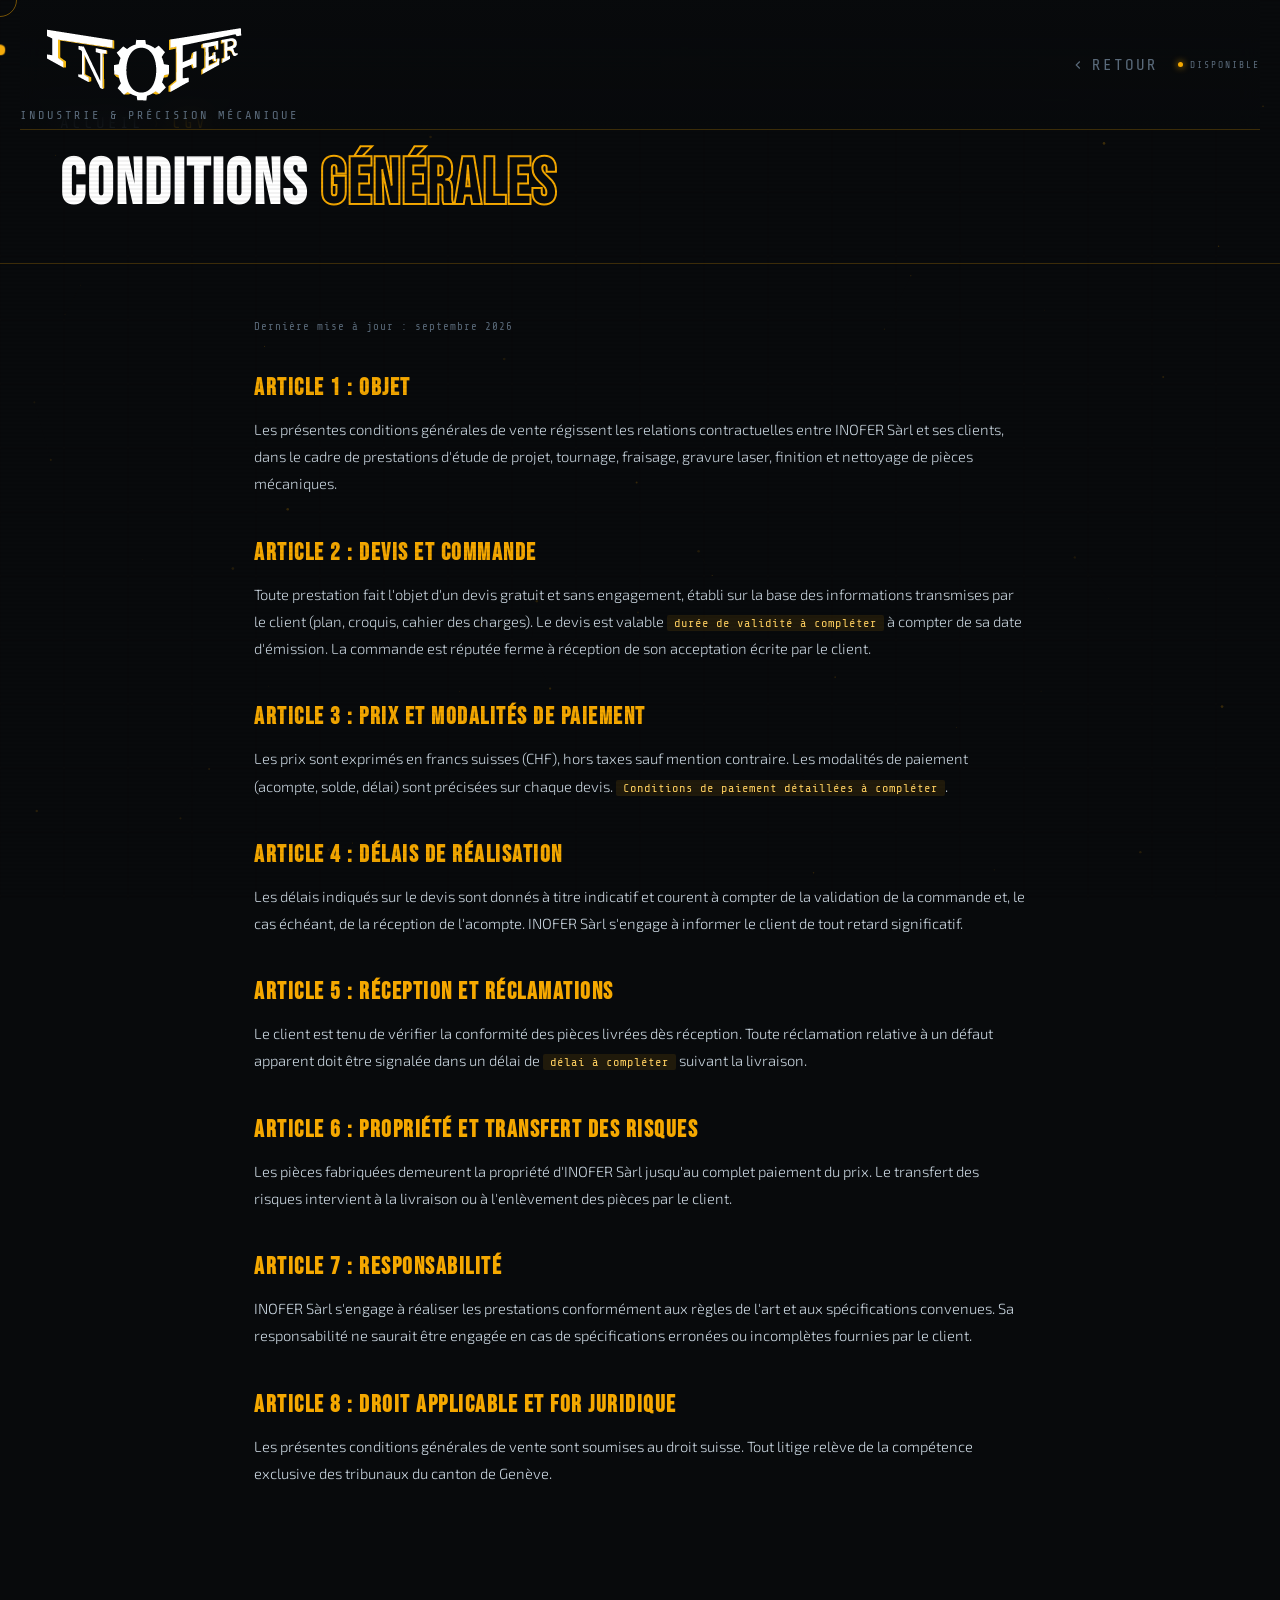
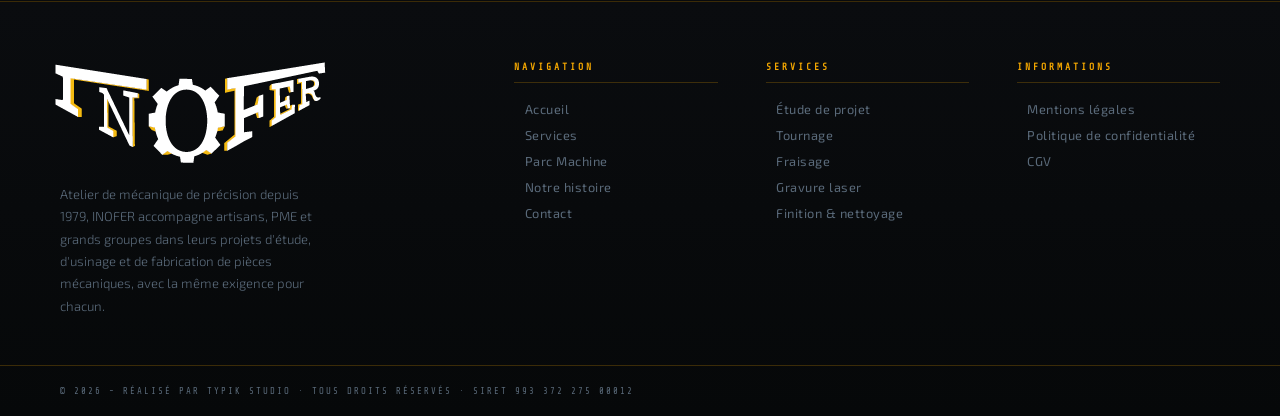
==== cgv.html @ 5c4c820a "Add files via upload" ====
<!DOCTYPE html>
<html lang="fr">
<head>
<meta charset="UTF-8"/>
<meta name="viewport" content="width=device-width, initial-scale=1.0"/>
<title>INOFER · CGV</title>
<link rel="icon" type="image/webp" href="image/fiv-icon.webp" />
<link href="https://fonts.googleapis.com/css2?family=Bebas+Neue&family=Exo+2:wght@300;400;600;700&family=Share+Tech+Mono&display=swap" rel="stylesheet"/>
<style>
*,*::before,*::after{box-sizing:border-box;margin:0;padding:0}
:root{--gold:#F5A800;--gold2:#FFD060;--glow:rgba(245,168,0,.6);--glow2:rgba(245,168,0,.15);--bg:#080A0C;--border:rgba(245,168,0,.22);--text:#C8D4DE;--dim:#5a6a7a}
html{scroll-behavior:smooth}
body{background:var(--bg);color:var(--text);font-family:'Exo 2',sans-serif;overflow-x:hidden;cursor:none}
@media(pointer:coarse){body{cursor:auto}}
#cursor,#cursor-ring{display:none}
@media(pointer:fine){
  #cursor{display:block;position:fixed;width:11px;height:11px;background:var(--gold);border-radius:50%;pointer-events:none;z-index:9999;transform:translate(-50%,-50%);mix-blend-mode:screen;transition:width .15s,height .15s}
  #cursor-ring{display:block;position:fixed;width:34px;height:34px;border:1.5px solid var(--gold);border-radius:50%;pointer-events:none;z-index:9998;transform:translate(-50%,-50%);opacity:.45;transition:width .2s,height .2s,opacity .2s}
  body{cursor:none}
}
#bg-canvas{position:fixed;inset:0;z-index:0;opacity:.4;pointer-events:none}
.scanlines{position:fixed;inset:0;z-index:1;pointer-events:none;background:repeating-linear-gradient(0deg,transparent,transparent 2px,rgba(0,0,0,.05) 2px,rgba(0,0,0,.05) 4px)}
/* HEADER */
header{position:fixed;top:0px;left:20px;right:20px;bottom:30px;z-index:200;height:130px;display:flex;align-items:center;justify-content:space-between;background:linear-gradient(180deg,rgba(8,10,12,.98),rgba(8,10,12,.75));border-bottom:1px solid var(--border);backdrop-filter:blur(12px)}
.logo-mark{font-family:'Bebas Neue',sans-serif;font-size:1.9rem;letter-spacing:5px;color:#fff;display:flex;align-items:center;position:relative;text-decoration:none}
.logo-mark .tagline{font-family:'Share Tech Mono',monospace;font-size:12px;letter-spacing:3px;color:var(--dim);text-transform:uppercase;position:absolute;bottom:-9px;left:0;white-space:nowrap; top:80px}
.header-right{display:flex;align-items:center;gap:20px}
.nav-back{font-family:'Share Tech Mono',monospace;font-size:16px;letter-spacing:2px;text-transform:uppercase;color:var(--dim);text-decoration:none;display:flex;align-items:center;gap:7px;transition:color .2s}
.nav-back svg{width:14px;height:14px;stroke:var(--dim);fill:none;stroke-width:2;transition:stroke .2s}
.nav-back:hover{color:var(--gold)}
.nav-back:hover svg{stroke:var(--gold)}
.status-badge{font-family:'Share Tech Mono',monospace;font-size:.6rem;letter-spacing:2px;color:var(--dim);text-transform:uppercase;display:flex;align-items:center;gap:7px}
.status-badge::before{content:'';width:5px;height:5px;border-radius:50%;background:var(--gold);box-shadow:0 0 7px var(--gold);animation:blink 2s ease-in-out infinite}
@keyframes blink{0%,100%{opacity:1}50%{opacity:.25}}
@media(max-width:600px){.status-badge{display:none}.header-right{gap:12px}}

/* ── HERO ── */
.legal-hero{position:relative;margin-top:50px;padding:64px 60px 40px;border-bottom:1px solid var(--border)}
@media(max-width:600px){.legal-hero{padding:48px 24px 32px}}
.breadcrumb{font-family:'Share Tech Mono',monospace;font-size:16px;letter-spacing:3px;text-transform:uppercase;color:var(--dim);margin-bottom:14px;display:flex;align-items:center;gap:8px}
.breadcrumb a{color:var(--dim);text-decoration:none;transition:color .2s}
.breadcrumb a:hover{color:var(--gold)}
.breadcrumb .sep{color:var(--border)}
.breadcrumb .cur{color:var(--gold)}
.legal-hero h1{font-family:'Bebas Neue',sans-serif;font-size:clamp(2.2rem,5vw,4rem);letter-spacing:2px;color:#fff}
.legal-hero h1 em{font-style:normal;color:transparent;-webkit-text-stroke:2px var(--gold)}

/* ── CONTENT ── */
.legal-content{max-width:820px;margin:0 auto;padding:56px 24px 100px}
.legal-updated{font-family:'Share Tech Mono',monospace;font-size:.68rem;letter-spacing:1px;color:var(--dim);margin-bottom:40px}
.legal-content h2{font-family:'Bebas Neue',sans-serif;font-size:1.5rem;letter-spacing:1.5px;color:var(--gold);margin:40px 0 14px}
.legal-content h2:first-of-type{margin-top:0}
.legal-content p{font-family:'Exo 2',sans-serif;font-weight:300;font-size:.92rem;line-height:1.85;color:var(--text);margin-bottom:14px}
.legal-content ul{margin:0 0 16px 20px;color:var(--text)}
.legal-content li{font-family:'Exo 2',sans-serif;font-weight:300;font-size:.92rem;line-height:1.85;margin-bottom:6px}
.legal-content a{color:var(--gold);text-decoration:none}
.legal-content a:hover{text-decoration:underline}
.legal-content strong{color:#fff;font-weight:600}
.ph{color:var(--gold2);background:rgba(245,168,0,.1);padding:1px 7px;border-radius:2px;font-family:'Share Tech Mono',monospace;font-size:.82em}

/* ── FOOTER (reprise du reste du site) ── */
footer{position:relative;z-index:2;background:linear-gradient(180deg,#0a0c0f,#060809);border-top:1px solid var(--border)}
.footer-top{display:grid;grid-template-columns:2fr 1fr 1fr 1fr;gap:48px;padding:60px 60px 48px;border-bottom:1px solid var(--border)}
@media(max-width:960px){.footer-top{grid-template-columns:1fr 1fr;gap:36px;padding:44px 32px 36px}}
@media(max-width:560px){.footer-top{grid-template-columns:1fr;gap:28px;padding:36px 24px 28px}}
.ft-brand .logo-footer { font-family: 'Bebas Neue', sans-serif; font-size: 1.7rem; letter-spacing: 5px; color: #fff; display: block; margin-left: -120px;}
.ft-brand .logo-footer span { color: var(--gold); }
.ft-brand p { font-family: 'Exo 2', sans-serif; font-weight: 300; font-size: .82rem; line-height: 1.7; color: var(--dim); margin-top: 12px; max-width: 260px; }
.ft-col h4{font-family:'Share Tech Mono',monospace;font-size:.6rem;letter-spacing:3px;text-transform:uppercase;color:var(--gold);margin-bottom:18px;padding-bottom:10px;border-bottom:1px solid var(--border)}
.ft-col ul{list-style:none;display:flex;flex-direction:column;gap:9px}
.ft-col ul li a{font-family:'Exo 2',sans-serif;font-weight:400;font-size:.8rem;color:var(--dim);text-decoration:none;letter-spacing:.5px;transition:color .2s;display:flex;align-items:center;gap:6px}
.ft-col ul li a::before{content:'›';color:var(--gold);font-size:.9rem;opacity:0;transition:opacity .2s,transform .2s;transform:translateX(-4px)}
.ft-col ul li a:hover{color:var(--text)}
.ft-col ul li a:hover::before{opacity:1;transform:translateX(0)}
.footer-bottom{display:flex;align-items:center;justify-content:space-between;flex-wrap:wrap;gap:14px;padding:20px 60px}
@media(max-width:960px){.footer-bottom{padding:16px 32px}}
@media(max-width:560px){.footer-bottom{padding:16px 24px;flex-direction:column;align-items:flex-start}}
.ft-copy{font-family:'Share Tech Mono',monospace;font-size:.56rem;letter-spacing:2px;color:var(--dim);text-transform:uppercase}
</style>
</head>
<body>
<div id="cursor"></div><div id="cursor-ring"></div>
<canvas id="bg-canvas"></canvas><div class="scanlines"></div>

<header>
    <a href="index.html" class="logo-mark"><img src="image/logo-head.webp" alt=""><span class="tagline">Industrie &amp; Précision Mécanique</span></a>
  <div class="header-right">
    <a href="index.html" class="nav-back"><svg viewBox="0 0 24 24"><polyline points="15 18 9 12 15 6"/></svg>Retour</a>
    <div class="status-badge">Disponible</div>
  </div>
</header>

<div class="page">
  <section class="legal-hero">
    <div class="breadcrumb"><a href="index.html">Accueil</a><span class="sep">›</span><span class="cur">CGV</span></div>
    <h1>CONDITIONS <em>GÉNÉRALES</em></h1>
  </section>

  <div class="legal-content">
    <div class="legal-updated">Dernière mise à jour : septembre 2026</div>
    <h2>Article 1 : Objet</h2>
    <p>Les présentes conditions générales de vente régissent les relations contractuelles entre INOFER Sàrl et ses clients, dans le cadre de prestations d'étude de projet, tournage, fraisage, gravure laser, finition et nettoyage de pièces mécaniques.</p>

    <h2>Article 2 : Devis et commande</h2>
    <p>Toute prestation fait l'objet d'un devis gratuit et sans engagement, établi sur la base des informations transmises par le client (plan, croquis, cahier des charges). Le devis est valable <span class="ph">durée de validité à compléter</span> à compter de sa date d'émission. La commande est réputée ferme à réception de son acceptation écrite par le client.</p>

    <h2>Article 3 : Prix et modalités de paiement</h2>
    <p>Les prix sont exprimés en francs suisses (CHF), hors taxes sauf mention contraire. Les modalités de paiement (acompte, solde, délai) sont précisées sur chaque devis. <span class="ph">Conditions de paiement détaillées à compléter</span>.</p>

    <h2>Article 4 : Délais de réalisation</h2>
    <p>Les délais indiqués sur le devis sont donnés à titre indicatif et courent à compter de la validation de la commande et, le cas échéant, de la réception de l'acompte. INOFER Sàrl s'engage à informer le client de tout retard significatif.</p>

    <h2>Article 5 : Réception et réclamations</h2>
    <p>Le client est tenu de vérifier la conformité des pièces livrées dès réception. Toute réclamation relative à un défaut apparent doit être signalée dans un délai de <span class="ph">délai à compléter</span> suivant la livraison.</p>

    <h2>Article 6 : Propriété et transfert des risques</h2>
    <p>Les pièces fabriquées demeurent la propriété d'INOFER Sàrl jusqu'au complet paiement du prix. Le transfert des risques intervient à la livraison ou à l'enlèvement des pièces par le client.</p>

    <h2>Article 7 : Responsabilité</h2>
    <p>INOFER Sàrl s'engage à réaliser les prestations conformément aux règles de l'art et aux spécifications convenues. Sa responsabilité ne saurait être engagée en cas de spécifications erronées ou incomplètes fournies par le client.</p>

    <h2>Article 8 : Droit applicable et for juridique</h2>
    <p>Les présentes conditions générales de vente sont soumises au droit suisse. Tout litige relève de la compétence exclusive des tribunaux du canton de Genève.</p>

  </div>

  <footer>
    <div class="footer-top">
      <div class="ft-brand">
       <span class="logo-footer"><img src="image/logo-footer.webp" alt=""></span>
          <p>Atelier de mécanique de précision depuis 1979, INOFER accompagne artisans, PME et grands groupes dans leurs projets d'étude, d'usinage et de fabrication de pièces mécaniques, avec la même exigence pour chacun.</p>
      </div>
      <div class="ft-col"><h4>Navigation</h4><ul><li><a href="index.html">Accueil</a></li><li><a href="service.html">Services</a></li><li><a href="parc.html">Parc Machine</a></li><li><a href="histoire.html">Notre histoire</a></li><li><a href="contact.html">Contact</a></li></ul></div>
      <div class="ft-col"><h4>Services</h4><ul><li><a href="service.html#etude-projet">Étude de projet</a></li><li><a href="service.html#tournage">Tournage</a></li><li><a href="service.html#fraisage">Fraisage</a></li><li><a href="service.html#gravure-laser">Gravure laser</a></li><li><a href="service.html#finition">Finition &amp; nettoyage</a></li></ul></div>
      <div class="ft-col"><h4>Informations</h4><ul><li><a href="mentions-legales.html">Mentions légales</a></li><li><a href="politique-confidentialite.html">Politique de confidentialité</a></li><li><a href="cgv.html">CGV</a></li></ul></div>
    </div>
    <div class="footer-bottom">
      <span class="ft-copy">&copy; 2026 - Réalisé par Typik Studio · Tous droits réservés · SIRET 993 372 275 00012</span>
    </div>
  </footer>
</div>

<script>
const cur=document.getElementById('cursor'),ring=document.getElementById('cursor-ring');
if(cur&&ring){let mx=0,my=0,rx=0,ry=0;document.addEventListener('mousemove',e=>{mx=e.clientX;my=e.clientY;cur.style.left=mx+'px';cur.style.top=my+'px'});(function ar(){rx+=(mx-rx)*.12;ry+=(my-ry)*.12;ring.style.left=rx+'px';ring.style.top=ry+'px';requestAnimationFrame(ar)})();document.querySelectorAll('a,button,input,select,textarea').forEach(el=>{el.addEventListener('mouseenter',()=>{cur.style.width='5px';cur.style.height='5px';ring.style.width='52px';ring.style.height='52px';ring.style.opacity='.85'});el.addEventListener('mouseleave',()=>{cur.style.width='11px';cur.style.height='11px';ring.style.width='34px';ring.style.height='34px';ring.style.opacity='.45'})})}
const bgC=document.getElementById('bg-canvas'),bgX=bgC.getContext('2d');
function resizeBg(){bgC.width=window.innerWidth;bgC.height=window.innerHeight}resizeBg();window.addEventListener('resize',resizeBg);
const pts=Array.from({length:60},()=>({x:Math.random()*window.innerWidth,y:Math.random()*window.innerHeight,vx:(Math.random()-.5)*.2,vy:(Math.random()-.5)*.2,r:Math.random()*1.1+.3,a:Math.random()*.45+.1}));
(function ab(){bgC.width=bgC.width;bgX.strokeStyle='rgba(245,168,0,.028)';bgX.lineWidth=1;for(let x=0;x<bgC.width;x+=64){bgX.beginPath();bgX.moveTo(x,0);bgX.lineTo(x,bgC.height);bgX.stroke()}for(let y=0;y<bgC.height;y+=64){bgX.beginPath();bgX.moveTo(0,y);bgX.lineTo(bgC.width,y);bgX.stroke()}pts.forEach(p=>{p.x+=p.vx;p.y+=p.vy;if(p.x<0)p.x=bgC.width;if(p.x>bgC.width)p.x=0;if(p.y<0)p.y=bgC.height;if(p.y>bgC.height)p.y=0;bgX.beginPath();bgX.arc(p.x,p.y,p.r,0,Math.PI*2);bgX.fillStyle=`rgba(245,168,0,${p.a})`;bgX.fill()});pts.forEach((a,i)=>pts.slice(i+1).forEach(b=>{const d=Math.hypot(a.x-b.x,a.y-b.y);if(d<100){bgX.beginPath();bgX.moveTo(a.x,a.y);bgX.lineTo(b.x,b.y);bgX.strokeStyle=`rgba(245,168,0,${(1-d/100)*.04})`;bgX.lineWidth=1;bgX.stroke()}}));requestAnimationFrame(ab)})();
</script>
</body>
</html>
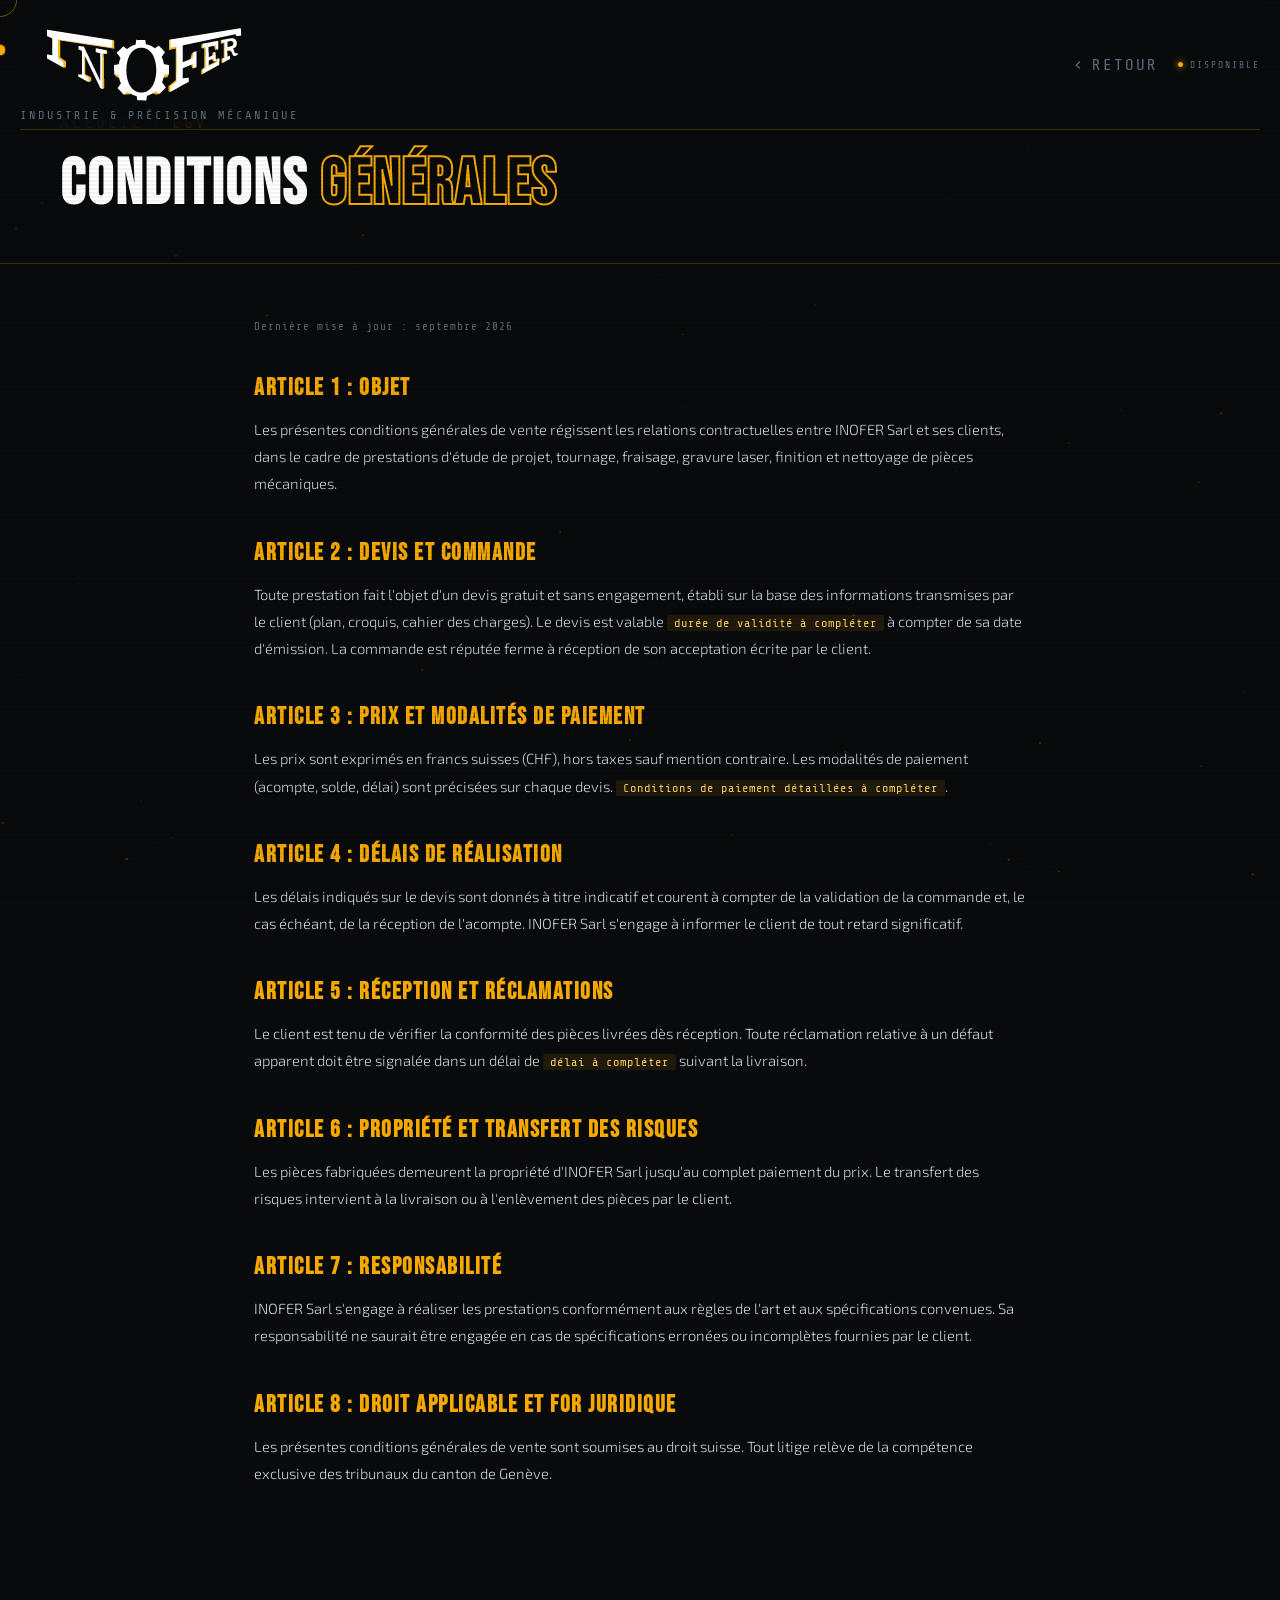
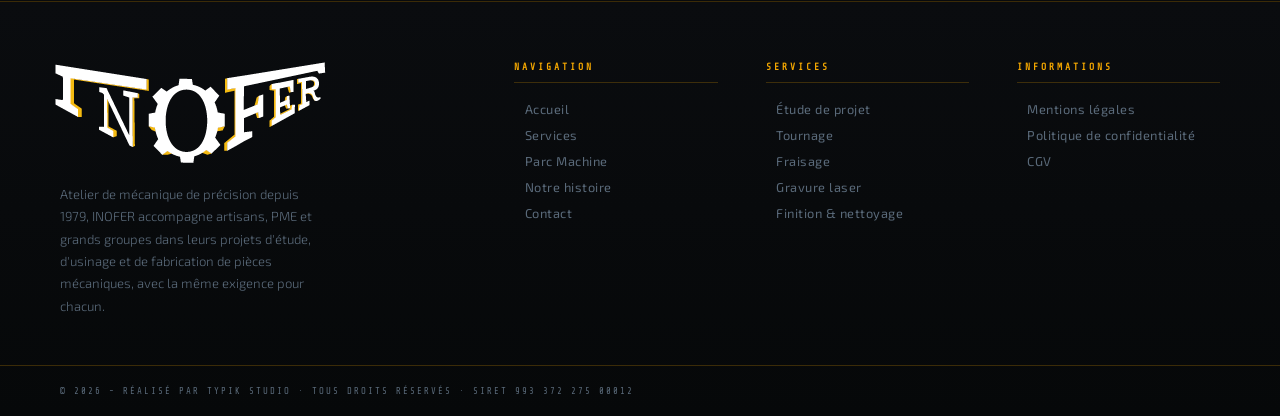
==== commit 796c3e38: "Add files via upload" ====
--- a/cgv.html
+++ b/cgv.html
@@ -99,7 +99,7 @@
   <div class="legal-content">
     <div class="legal-updated">Dernière mise à jour : septembre 2026</div>
     <h2>Article 1 : Objet</h2>
-    <p>Les présentes conditions générales de vente régissent les relations contractuelles entre INOFER Sàrl et ses clients, dans le cadre de prestations d'étude de projet, tournage, fraisage, gravure laser, finition et nettoyage de pièces mécaniques.</p>
+    <p>Les présentes conditions générales de vente régissent les relations contractuelles entre INOFER Sarl et ses clients, dans le cadre de prestations d'étude de projet, tournage, fraisage, gravure laser, finition et nettoyage de pièces mécaniques.</p>
 
     <h2>Article 2 : Devis et commande</h2>
     <p>Toute prestation fait l'objet d'un devis gratuit et sans engagement, établi sur la base des informations transmises par le client (plan, croquis, cahier des charges). Le devis est valable <span class="ph">durée de validité à compléter</span> à compter de sa date d'émission. La commande est réputée ferme à réception de son acceptation écrite par le client.</p>
@@ -108,16 +108,16 @@
     <p>Les prix sont exprimés en francs suisses (CHF), hors taxes sauf mention contraire. Les modalités de paiement (acompte, solde, délai) sont précisées sur chaque devis. <span class="ph">Conditions de paiement détaillées à compléter</span>.</p>
 
     <h2>Article 4 : Délais de réalisation</h2>
-    <p>Les délais indiqués sur le devis sont donnés à titre indicatif et courent à compter de la validation de la commande et, le cas échéant, de la réception de l'acompte. INOFER Sàrl s'engage à informer le client de tout retard significatif.</p>
+    <p>Les délais indiqués sur le devis sont donnés à titre indicatif et courent à compter de la validation de la commande et, le cas échéant, de la réception de l'acompte. INOFER Sarl s'engage à informer le client de tout retard significatif.</p>
 
     <h2>Article 5 : Réception et réclamations</h2>
     <p>Le client est tenu de vérifier la conformité des pièces livrées dès réception. Toute réclamation relative à un défaut apparent doit être signalée dans un délai de <span class="ph">délai à compléter</span> suivant la livraison.</p>
 
     <h2>Article 6 : Propriété et transfert des risques</h2>
-    <p>Les pièces fabriquées demeurent la propriété d'INOFER Sàrl jusqu'au complet paiement du prix. Le transfert des risques intervient à la livraison ou à l'enlèvement des pièces par le client.</p>
+    <p>Les pièces fabriquées demeurent la propriété d'INOFER Sarl jusqu'au complet paiement du prix. Le transfert des risques intervient à la livraison ou à l'enlèvement des pièces par le client.</p>
 
     <h2>Article 7 : Responsabilité</h2>
-    <p>INOFER Sàrl s'engage à réaliser les prestations conformément aux règles de l'art et aux spécifications convenues. Sa responsabilité ne saurait être engagée en cas de spécifications erronées ou incomplètes fournies par le client.</p>
+    <p>INOFER Sarl s'engage à réaliser les prestations conformément aux règles de l'art et aux spécifications convenues. Sa responsabilité ne saurait être engagée en cas de spécifications erronées ou incomplètes fournies par le client.</p>
 
     <h2>Article 8 : Droit applicable et for juridique</h2>
     <p>Les présentes conditions générales de vente sont soumises au droit suisse. Tout litige relève de la compétence exclusive des tribunaux du canton de Genève.</p>
